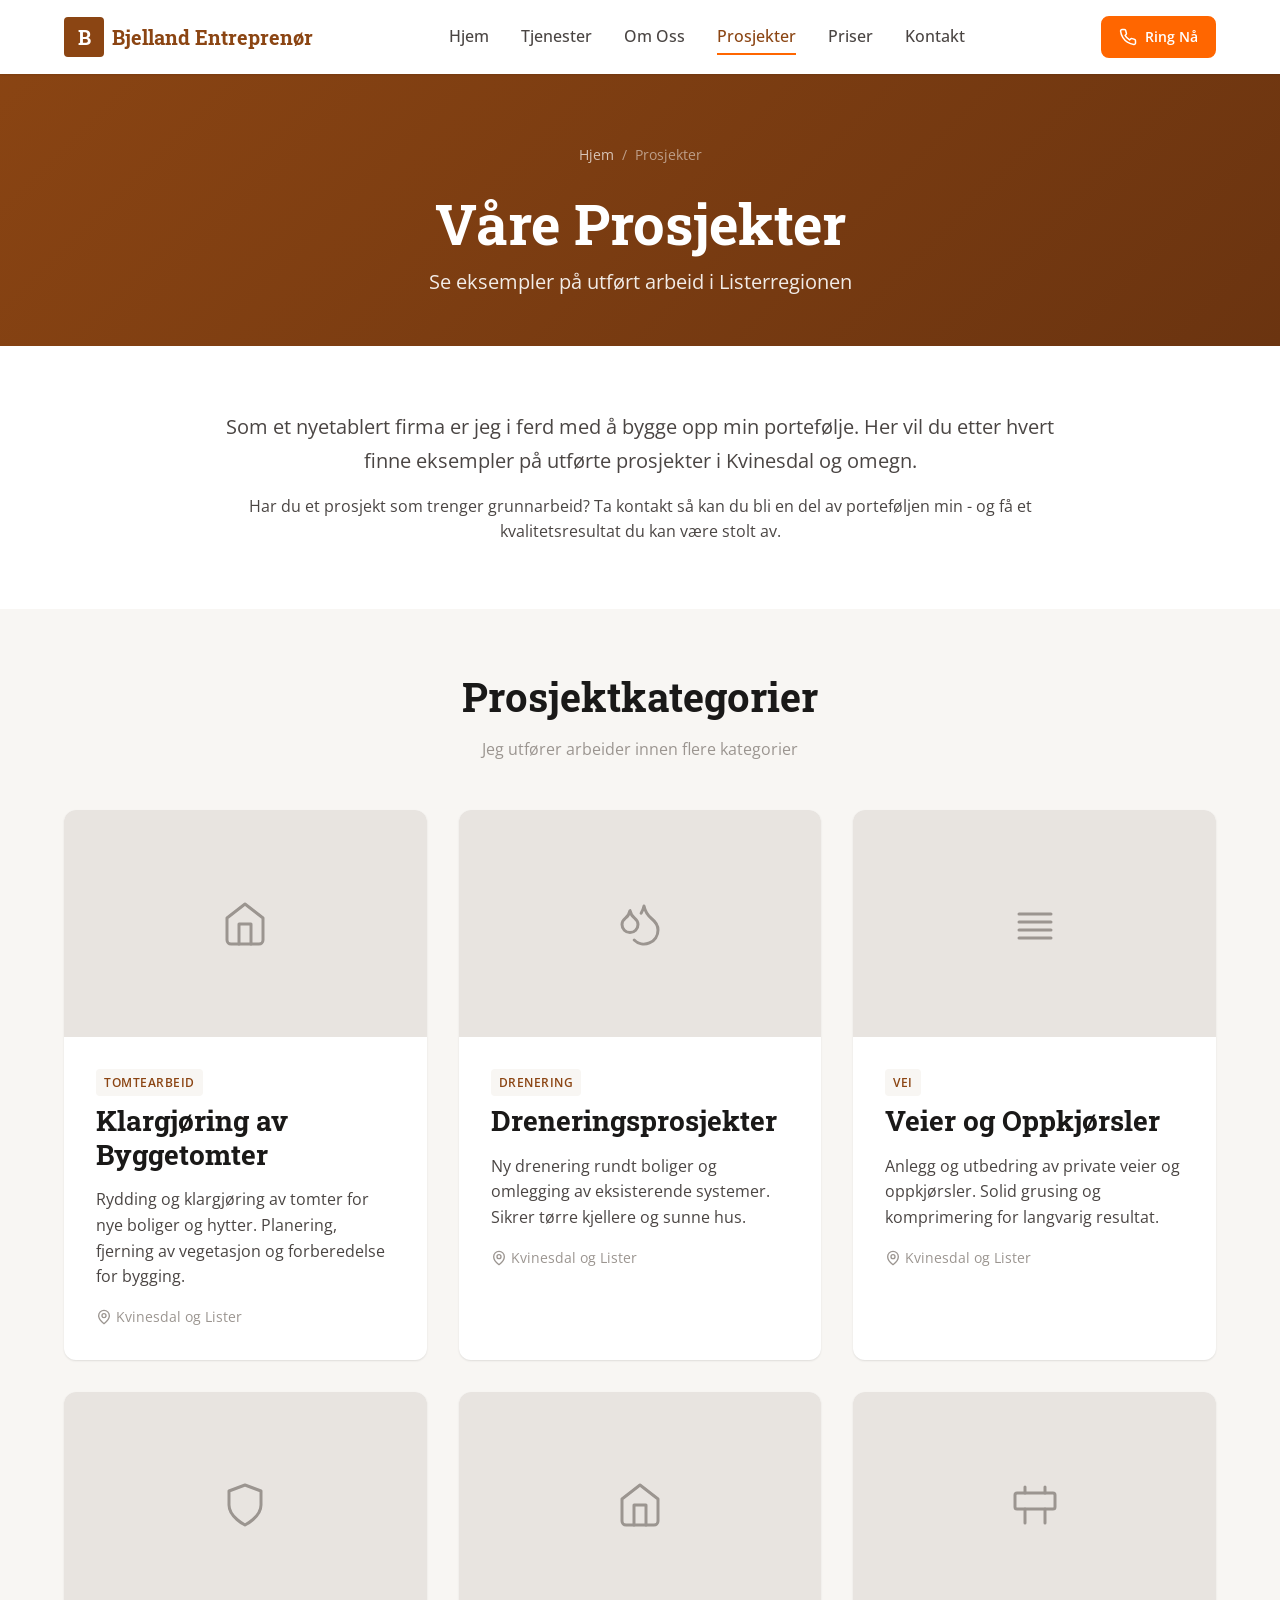
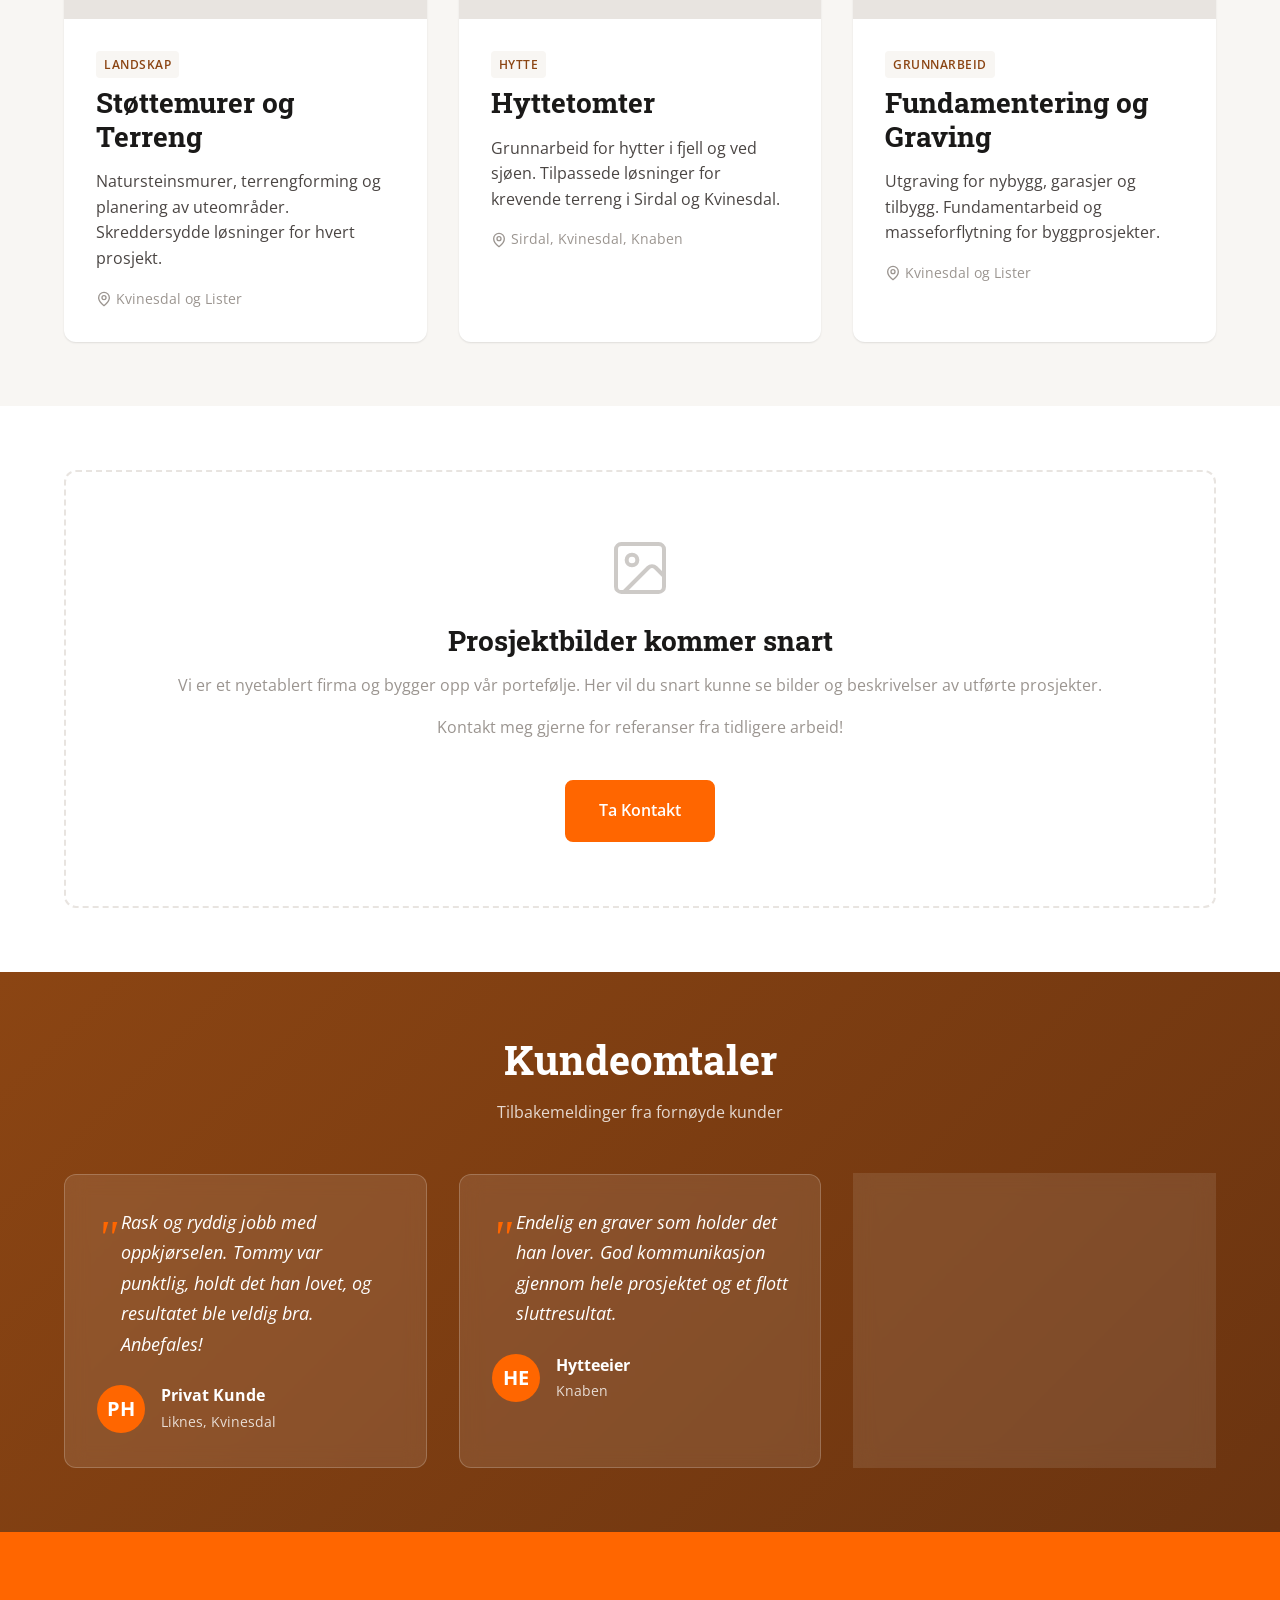
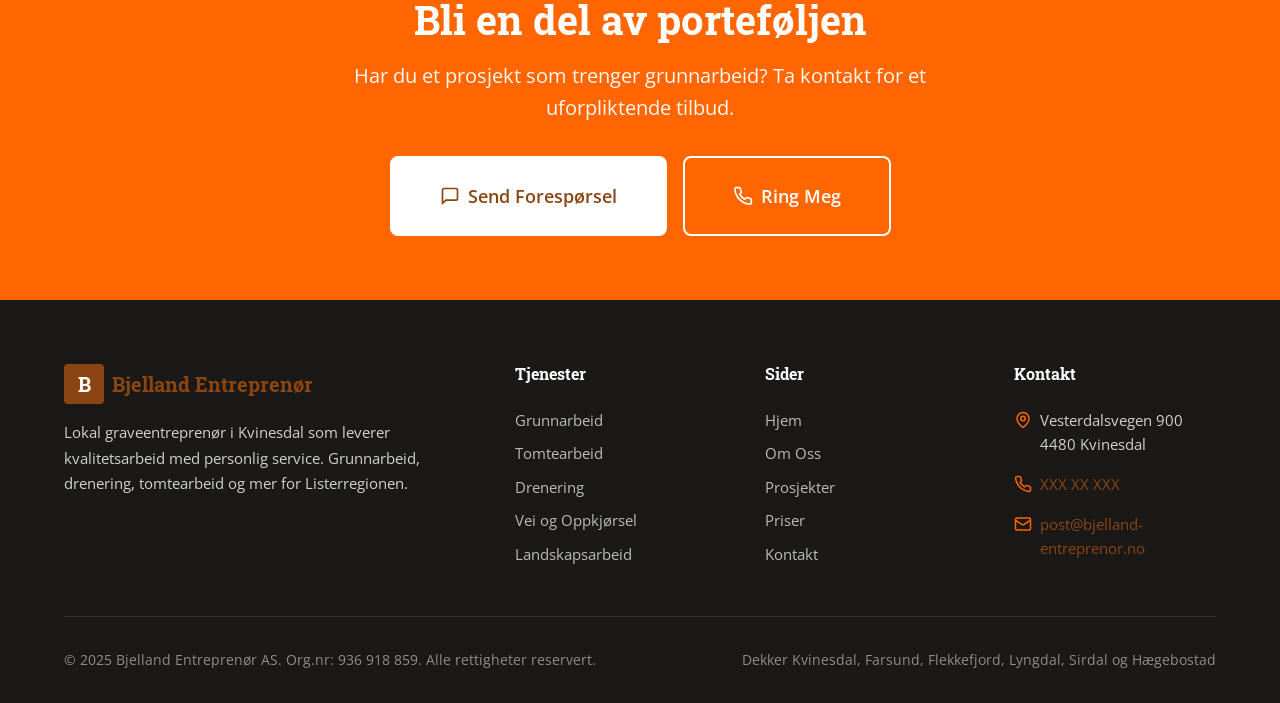
==== prosjekter.html @ 151ee1f6 "Initial commit" ====
<!DOCTYPE html>
<html lang="nb-NO">
<head>
  <meta charset="UTF-8">
  <meta name="viewport" content="width=device-width, initial-scale=1.0">
  <meta http-equiv="X-UA-Compatible" content="IE=edge">

  <!-- SEO Meta Tags -->
  <title>Prosjekter | Bjelland Entreprenør AS - Utført Grunnarbeid Kvinesdal</title>
  <meta name="description" content="Se eksempler på utført grunnarbeid i Kvinesdal og Listerregionen. Tomtearbeid, drenering, veiarbeid og landskapsarbeid fra Bjelland Entreprenør.">
  <meta name="keywords" content="grunnarbeid prosjekter kvinesdal, drenering lister, tomtearbeid agder, referanser graveentreprenør">
  <meta name="author" content="Bjelland Entreprenør AS">
  <meta name="robots" content="index, follow">

  <!-- Open Graph -->
  <meta property="og:title" content="Prosjekter - Bjelland Entreprenør AS">
  <meta property="og:description" content="Se eksempler på utført grunnarbeid i Kvinesdal og Listerregionen.">
  <meta property="og:type" content="website">
  <meta property="og:locale" content="nb_NO">

  <!-- Favicon -->
  <link rel="icon" type="image/svg+xml" href="data:image/svg+xml,%3Csvg xmlns='http://www.w3.org/2000/svg' viewBox='0 0 100 100'%3E%3Crect fill='%238B4513' width='100' height='100' rx='15'/%3E%3Ctext x='50' y='65' font-size='50' text-anchor='middle' fill='white' font-family='Arial' font-weight='bold'%3EB%3C/text%3E%3C/svg%3E">

  <!-- Fonts -->
  <link rel="preconnect" href="https://fonts.googleapis.com">
  <link rel="preconnect" href="https://fonts.gstatic.com" crossorigin>
  <link href="https://fonts.googleapis.com/css2?family=Open+Sans:wght@400;500;600;700&family=Roboto+Slab:wght@400;500;600;700&display=swap" rel="stylesheet">

  <!-- Stylesheet -->
  <link rel="stylesheet" href="css/style.css">
</head>
<body>
  <!-- Header -->
  <header class="header" id="header">
    <div class="header-inner">
      <a href="index.html" class="logo">
        <span class="logo-icon">B</span>
        <span>Bjelland Entreprenør</span>
      </a>

      <nav class="nav-desktop">
        <ul>
          <li><a href="index.html">Hjem</a></li>
          <li><a href="tjenester.html">Tjenester</a></li>
          <li><a href="om-oss.html">Om Oss</a></li>
          <li><a href="prosjekter.html" class="active">Prosjekter</a></li>
          <li><a href="priser.html">Priser</a></li>
          <li><a href="kontakt.html">Kontakt</a></li>
        </ul>
      </nav>

      <a href="tel:+47XXXXXXXX" class="btn btn-primary btn-sm header-cta">
        <svg xmlns="http://www.w3.org/2000/svg" width="18" height="18" viewBox="0 0 24 24" fill="none" stroke="currentColor" stroke-width="2" stroke-linecap="round" stroke-linejoin="round"><path d="M22 16.92v3a2 2 0 0 1-2.18 2 19.79 19.79 0 0 1-8.63-3.07 19.5 19.5 0 0 1-6-6 19.79 19.79 0 0 1-3.07-8.67A2 2 0 0 1 4.11 2h3a2 2 0 0 1 2 1.72 12.84 12.84 0 0 0 .7 2.81 2 2 0 0 1-.45 2.11L8.09 9.91a16 16 0 0 0 6 6l1.27-1.27a2 2 0 0 1 2.11-.45 12.84 12.84 0 0 0 2.81.7A2 2 0 0 1 22 16.92z"></path></svg>
        Ring Nå
      </a>

      <button class="nav-toggle" id="navToggle" aria-label="Meny">
        <span></span>
        <span></span>
        <span></span>
      </button>
    </div>

    <nav class="nav-mobile" id="navMobile">
      <ul>
        <li><a href="index.html">Hjem</a></li>
        <li><a href="tjenester.html">Tjenester</a></li>
        <li><a href="om-oss.html">Om Oss</a></li>
        <li><a href="prosjekter.html" class="active">Prosjekter</a></li>
        <li><a href="priser.html">Priser</a></li>
        <li><a href="kontakt.html">Kontakt</a></li>
      </ul>
      <a href="tel:+47XXXXXXXX" class="btn btn-primary">Ring Nå</a>
    </nav>
  </header>

  <!-- Page Header -->
  <section class="page-header">
    <div class="container">
      <nav class="breadcrumb">
        <a href="index.html">Hjem</a>
        <span>/</span>
        <span>Prosjekter</span>
      </nav>
      <h1>Våre Prosjekter</h1>
      <p>Se eksempler på utført arbeid i Listerregionen</p>
    </div>
  </section>

  <!-- Projects Introduction -->
  <section class="section bg-white">
    <div class="container container-narrow">
      <div class="text-center">
        <p class="lead">Som et nyetablert firma er jeg i ferd med å bygge opp min portefølje. Her vil du etter hvert finne eksempler på utførte prosjekter i Kvinesdal og omegn.</p>
        <p>Har du et prosjekt som trenger grunnarbeid? Ta kontakt så kan du bli en del av porteføljen min - og få et kvalitetsresultat du kan være stolt av.</p>
      </div>
    </div>
  </section>

  <!-- Project Categories -->
  <section class="section">
    <div class="container">
      <div class="section-header">
        <h2>Prosjektkategorier</h2>
        <p>Jeg utfører arbeider innen flere kategorier</p>
      </div>

      <div class="projects-grid">
        <!-- Tomtearbeid -->
        <div class="project-card">
          <div class="project-image">
            <svg xmlns="http://www.w3.org/2000/svg" width="48" height="48" viewBox="0 0 24 24" fill="none" stroke="currentColor" stroke-width="1.5" stroke-linecap="round" stroke-linejoin="round"><path d="M3 9l9-7 9 7v11a2 2 0 0 1-2 2H5a2 2 0 0 1-2-2z"></path><polyline points="9 22 9 12 15 12 15 22"></polyline></svg>
          </div>
          <div class="project-content">
            <span class="project-tag">Tomtearbeid</span>
            <h3>Klargjøring av Byggetomter</h3>
            <p>Rydding og klargjøring av tomter for nye boliger og hytter. Planering, fjerning av vegetasjon og forberedelse for bygging.</p>
            <div class="project-location">
              <svg xmlns="http://www.w3.org/2000/svg" width="16" height="16" viewBox="0 0 24 24" fill="none" stroke="currentColor" stroke-width="2" stroke-linecap="round" stroke-linejoin="round"><path d="M20 10c0 6-8 12-8 12s-8-6-8-12a8 8 0 0 1 16 0Z"></path><circle cx="12" cy="10" r="3"></circle></svg>
              Kvinesdal og Lister
            </div>
          </div>
        </div>

        <!-- Drenering -->
        <div class="project-card">
          <div class="project-image">
            <svg xmlns="http://www.w3.org/2000/svg" width="48" height="48" viewBox="0 0 24 24" fill="none" stroke="currentColor" stroke-width="1.5" stroke-linecap="round" stroke-linejoin="round"><path d="M7 16.3c2.2 0 4-1.83 4-4.05 0-1.16-.57-2.26-1.71-3.19S7.29 6.75 7 5.3c-.29 1.45-1.14 2.84-2.29 3.76S3 11.1 3 12.25c0 2.22 1.8 4.05 4 4.05z"></path><path d="M12.56 6.6A10.97 10.97 0 0 0 14 3.02c.5 2.5 2 4.9 4 6.5s3 3.5 3 5.5a6.98 6.98 0 0 1-11.91 4.97"></path></svg>
          </div>
          <div class="project-content">
            <span class="project-tag">Drenering</span>
            <h3>Dreneringsprosjekter</h3>
            <p>Ny drenering rundt boliger og omlegging av eksisterende systemer. Sikrer tørre kjellere og sunne hus.</p>
            <div class="project-location">
              <svg xmlns="http://www.w3.org/2000/svg" width="16" height="16" viewBox="0 0 24 24" fill="none" stroke="currentColor" stroke-width="2" stroke-linecap="round" stroke-linejoin="round"><path d="M20 10c0 6-8 12-8 12s-8-6-8-12a8 8 0 0 1 16 0Z"></path><circle cx="12" cy="10" r="3"></circle></svg>
              Kvinesdal og Lister
            </div>
          </div>
        </div>

        <!-- Vei og Oppkjørsel -->
        <div class="project-card">
          <div class="project-image">
            <svg xmlns="http://www.w3.org/2000/svg" width="48" height="48" viewBox="0 0 24 24" fill="none" stroke="currentColor" stroke-width="1.5" stroke-linecap="round" stroke-linejoin="round"><path d="M4 19h16"></path><path d="M4 15h16"></path><path d="M4 11h16"></path><path d="M4 7h16"></path></svg>
          </div>
          <div class="project-content">
            <span class="project-tag">Vei</span>
            <h3>Veier og Oppkjørsler</h3>
            <p>Anlegg og utbedring av private veier og oppkjørsler. Solid grusing og komprimering for langvarig resultat.</p>
            <div class="project-location">
              <svg xmlns="http://www.w3.org/2000/svg" width="16" height="16" viewBox="0 0 24 24" fill="none" stroke="currentColor" stroke-width="2" stroke-linecap="round" stroke-linejoin="round"><path d="M20 10c0 6-8 12-8 12s-8-6-8-12a8 8 0 0 1 16 0Z"></path><circle cx="12" cy="10" r="3"></circle></svg>
              Kvinesdal og Lister
            </div>
          </div>
        </div>

        <!-- Landskapsarbeid -->
        <div class="project-card">
          <div class="project-image">
            <svg xmlns="http://www.w3.org/2000/svg" width="48" height="48" viewBox="0 0 24 24" fill="none" stroke="currentColor" stroke-width="1.5" stroke-linecap="round" stroke-linejoin="round"><path d="M12 22s8-4 8-10V5l-8-3-8 3v7c0 6 8 10 8 10z"></path></svg>
          </div>
          <div class="project-content">
            <span class="project-tag">Landskap</span>
            <h3>Støttemurer og Terreng</h3>
            <p>Natursteinsmurer, terrengforming og planering av uteområder. Skreddersydde løsninger for hvert prosjekt.</p>
            <div class="project-location">
              <svg xmlns="http://www.w3.org/2000/svg" width="16" height="16" viewBox="0 0 24 24" fill="none" stroke="currentColor" stroke-width="2" stroke-linecap="round" stroke-linejoin="round"><path d="M20 10c0 6-8 12-8 12s-8-6-8-12a8 8 0 0 1 16 0Z"></path><circle cx="12" cy="10" r="3"></circle></svg>
              Kvinesdal og Lister
            </div>
          </div>
        </div>

        <!-- Hyttetomter -->
        <div class="project-card">
          <div class="project-image">
            <svg xmlns="http://www.w3.org/2000/svg" width="48" height="48" viewBox="0 0 24 24" fill="none" stroke="currentColor" stroke-width="1.5" stroke-linecap="round" stroke-linejoin="round"><path d="m3 9 9-7 9 7v11a2 2 0 0 1-2 2H5a2 2 0 0 1-2-2z"></path><path d="M9 22V12h6v10"></path></svg>
          </div>
          <div class="project-content">
            <span class="project-tag">Hytte</span>
            <h3>Hyttetomter</h3>
            <p>Grunnarbeid for hytter i fjell og ved sjøen. Tilpassede løsninger for krevende terreng i Sirdal og Kvinesdal.</p>
            <div class="project-location">
              <svg xmlns="http://www.w3.org/2000/svg" width="16" height="16" viewBox="0 0 24 24" fill="none" stroke="currentColor" stroke-width="2" stroke-linecap="round" stroke-linejoin="round"><path d="M20 10c0 6-8 12-8 12s-8-6-8-12a8 8 0 0 1 16 0Z"></path><circle cx="12" cy="10" r="3"></circle></svg>
              Sirdal, Kvinesdal, Knaben
            </div>
          </div>
        </div>

        <!-- Grunnarbeid -->
        <div class="project-card">
          <div class="project-image">
            <svg xmlns="http://www.w3.org/2000/svg" width="48" height="48" viewBox="0 0 24 24" fill="none" stroke="currentColor" stroke-width="1.5" stroke-linecap="round" stroke-linejoin="round"><rect x="2" y="6" width="20" height="8" rx="1"></rect><path d="M17 14v7"></path><path d="M7 14v7"></path><path d="M17 3v3"></path><path d="M7 3v3"></path></svg>
          </div>
          <div class="project-content">
            <span class="project-tag">Grunnarbeid</span>
            <h3>Fundamentering og Graving</h3>
            <p>Utgraving for nybygg, garasjer og tilbygg. Fundamentarbeid og masseforflytning for byggprosjekter.</p>
            <div class="project-location">
              <svg xmlns="http://www.w3.org/2000/svg" width="16" height="16" viewBox="0 0 24 24" fill="none" stroke="currentColor" stroke-width="2" stroke-linecap="round" stroke-linejoin="round"><path d="M20 10c0 6-8 12-8 12s-8-6-8-12a8 8 0 0 1 16 0Z"></path><circle cx="12" cy="10" r="3"></circle></svg>
              Kvinesdal og Lister
            </div>
          </div>
        </div>
      </div>
    </div>
  </section>

  <!-- Coming Soon / Placeholder -->
  <section class="section bg-white">
    <div class="container">
      <div class="project-placeholder">
        <svg xmlns="http://www.w3.org/2000/svg" width="64" height="64" viewBox="0 0 24 24" fill="none" stroke="currentColor" stroke-width="1.5" stroke-linecap="round" stroke-linejoin="round"><rect width="18" height="18" x="3" y="3" rx="2" ry="2"></rect><circle cx="9" cy="9" r="2"></circle><path d="m21 15-3.086-3.086a2 2 0 0 0-2.828 0L6 21"></path></svg>
        <h3>Prosjektbilder kommer snart</h3>
        <p>Vi er et nyetablert firma og bygger opp vår portefølje. Her vil du snart kunne se bilder og beskrivelser av utførte prosjekter.</p>
        <p>Kontakt meg gjerne for referanser fra tidligere arbeid!</p>
        <a href="kontakt.html" class="btn btn-primary mt-lg">Ta Kontakt</a>
      </div>
    </div>
  </section>

  <!-- Testimonials -->
  <section class="section testimonials">
    <div class="container">
      <div class="section-header">
        <h2>Kundeomtaler</h2>
        <p>Tilbakemeldinger fra fornøyde kunder</p>
      </div>

      <div class="testimonial-grid">
        <div class="testimonial-card">
          <p class="testimonial-quote">Rask og ryddig jobb med oppkjørselen. Tommy var punktlig, holdt det han lovet, og resultatet ble veldig bra. Anbefales!</p>
          <div class="testimonial-author">
            <div class="testimonial-avatar">PH</div>
            <div class="testimonial-info">
              <strong>Privat Kunde</strong>
              <span>Liknes, Kvinesdal</span>
            </div>
          </div>
        </div>

        <div class="testimonial-card">
          <p class="testimonial-quote">Endelig en graver som holder det han lover. God kommunikasjon gjennom hele prosjektet og et flott sluttresultat.</p>
          <div class="testimonial-author">
            <div class="testimonial-avatar">HE</div>
            <div class="testimonial-info">
              <strong>Hytteeier</strong>
              <span>Knaben</span>
            </div>
          </div>
        </div>

        <div class="testimonial-card">
          <p class="testimonial-quote">Profesjonell og grei å ha med å gjøre. Dreneringen ble utført effektivt og til avtalt pris. Setter pris på den personlige servicen.</p>
          <div class="testimonial-author">
            <div class="testimonial-avatar">AL</div>
            <div class="testimonial-info">
              <strong>Huseier</strong>
              <span>Feda</span>
            </div>
          </div>
        </div>
      </div>
    </div>
  </section>

  <!-- CTA Section -->
  <section class="section cta-section">
    <div class="container">
      <h2>Bli en del av porteføljen</h2>
      <p>Har du et prosjekt som trenger grunnarbeid? Ta kontakt for et uforpliktende tilbud.</p>
      <div class="cta-buttons">
        <a href="kontakt.html" class="btn btn-white btn-lg">
          <svg xmlns="http://www.w3.org/2000/svg" width="20" height="20" viewBox="0 0 24 24" fill="none" stroke="currentColor" stroke-width="2" stroke-linecap="round" stroke-linejoin="round"><path d="M21 15a2 2 0 0 1-2 2H7l-4 4V5a2 2 0 0 1 2-2h14a2 2 0 0 1 2 2z"></path></svg>
          Send Forespørsel
        </a>
        <a href="tel:+47XXXXXXXX" class="btn btn-outline btn-lg" style="border-color: white; color: white;">
          <svg xmlns="http://www.w3.org/2000/svg" width="20" height="20" viewBox="0 0 24 24" fill="none" stroke="currentColor" stroke-width="2" stroke-linecap="round" stroke-linejoin="round"><path d="M22 16.92v3a2 2 0 0 1-2.18 2 19.79 19.79 0 0 1-8.63-3.07 19.5 19.5 0 0 1-6-6 19.79 19.79 0 0 1-3.07-8.67A2 2 0 0 1 4.11 2h3a2 2 0 0 1 2 1.72 12.84 12.84 0 0 0 .7 2.81 2 2 0 0 1-.45 2.11L8.09 9.91a16 16 0 0 0 6 6l1.27-1.27a2 2 0 0 1 2.11-.45 12.84 12.84 0 0 0 2.81.7A2 2 0 0 1 22 16.92z"></path></svg>
          Ring Meg
        </a>
      </div>
    </div>
  </section>

  <!-- Footer -->
  <footer class="footer">
    <div class="container">
      <div class="footer-grid">
        <div class="footer-brand">
          <a href="index.html" class="logo">
            <span class="logo-icon">B</span>
            <span>Bjelland Entreprenør</span>
          </a>
          <p>Lokal graveentreprenør i Kvinesdal som leverer kvalitetsarbeid med personlig service. Grunnarbeid, drenering, tomtearbeid og mer for Listerregionen.</p>
        </div>

        <div>
          <h4>Tjenester</h4>
          <ul class="footer-links">
            <li><a href="tjenester.html#grunnarbeid">Grunnarbeid</a></li>
            <li><a href="tjenester.html#tomtearbeid">Tomtearbeid</a></li>
            <li><a href="tjenester.html#drenering">Drenering</a></li>
            <li><a href="tjenester.html#vei">Vei og Oppkjørsel</a></li>
            <li><a href="tjenester.html#landskap">Landskapsarbeid</a></li>
          </ul>
        </div>

        <div>
          <h4>Sider</h4>
          <ul class="footer-links">
            <li><a href="index.html">Hjem</a></li>
            <li><a href="om-oss.html">Om Oss</a></li>
            <li><a href="prosjekter.html">Prosjekter</a></li>
            <li><a href="priser.html">Priser</a></li>
            <li><a href="kontakt.html">Kontakt</a></li>
          </ul>
        </div>

        <div>
          <h4>Kontakt</h4>
          <div class="footer-contact">
            <div class="footer-contact-item">
              <svg xmlns="http://www.w3.org/2000/svg" width="18" height="18" viewBox="0 0 24 24" fill="none" stroke="currentColor" stroke-width="2" stroke-linecap="round" stroke-linejoin="round"><path d="M20 10c0 6-8 12-8 12s-8-6-8-12a8 8 0 0 1 16 0Z"></path><circle cx="12" cy="10" r="3"></circle></svg>
              <span>Vesterdalsvegen 900<br>4480 Kvinesdal</span>
            </div>
            <div class="footer-contact-item">
              <svg xmlns="http://www.w3.org/2000/svg" width="18" height="18" viewBox="0 0 24 24" fill="none" stroke="currentColor" stroke-width="2" stroke-linecap="round" stroke-linejoin="round"><path d="M22 16.92v3a2 2 0 0 1-2.18 2 19.79 19.79 0 0 1-8.63-3.07 19.5 19.5 0 0 1-6-6 19.79 19.79 0 0 1-3.07-8.67A2 2 0 0 1 4.11 2h3a2 2 0 0 1 2 1.72 12.84 12.84 0 0 0 .7 2.81 2 2 0 0 1-.45 2.11L8.09 9.91a16 16 0 0 0 6 6l1.27-1.27a2 2 0 0 1 2.11-.45 12.84 12.84 0 0 0 2.81.7A2 2 0 0 1 22 16.92z"></path></svg>
              <a href="tel:+47XXXXXXXX">XXX XX XXX</a>
            </div>
            <div class="footer-contact-item">
              <svg xmlns="http://www.w3.org/2000/svg" width="18" height="18" viewBox="0 0 24 24" fill="none" stroke="currentColor" stroke-width="2" stroke-linecap="round" stroke-linejoin="round"><rect width="20" height="16" x="2" y="4" rx="2"></rect><path d="m22 7-8.97 5.7a1.94 1.94 0 0 1-2.06 0L2 7"></path></svg>
              <a href="mailto:post@bjelland-entreprenor.no">post@bjelland-entreprenor.no</a>
            </div>
          </div>
        </div>
      </div>

      <div class="footer-bottom">
        <p>&copy; 2025 Bjelland Entreprenør AS. Org.nr: 936 918 859. Alle rettigheter reservert.</p>
        <p>Dekker Kvinesdal, Farsund, Flekkefjord, Lyngdal, Sirdal og Hægebostad</p>
      </div>
    </div>
  </footer>

  <!-- JavaScript -->
  <script src="js/main.js"></script>
</body>
</html>
---- css/style.css ----
/* ========================================
   Bjelland Entreprenør AS - Stylesheet
   ======================================== */

/* CSS Variables - Design System */
:root {
  /* Colors */
  --color-primary: #8B4513;
  --color-primary-dark: #6B3410;
  --color-primary-light: #A0522D;
  --color-secondary: #228B22;
  --color-secondary-dark: #1A6B1A;
  --color-secondary-light: #2AAD2A;
  --color-accent: #FF6600;
  --color-accent-dark: #CC5200;
  --color-accent-light: #FF8533;

  /* Neutrals */
  --color-white: #FFFFFF;
  --color-off-white: #F8F6F3;
  --color-light-gray: #E8E4E0;
  --color-medium-gray: #9B9590;
  --color-dark-gray: #4A4543;
  --color-black: #1A1918;

  /* Typography */
  --font-heading: 'Roboto Slab', Georgia, serif;
  --font-body: 'Open Sans', -apple-system, BlinkMacSystemFont, sans-serif;

  /* Spacing */
  --spacing-xs: 0.25rem;
  --spacing-sm: 0.5rem;
  --spacing-md: 1rem;
  --spacing-lg: 1.5rem;
  --spacing-xl: 2rem;
  --spacing-2xl: 3rem;
  --spacing-3xl: 4rem;
  --spacing-4xl: 6rem;

  /* Container */
  --container-max: 1200px;
  --container-narrow: 900px;

  /* Shadows */
  --shadow-sm: 0 1px 2px rgba(0, 0, 0, 0.1);
  --shadow-md: 0 4px 6px rgba(0, 0, 0, 0.1);
  --shadow-lg: 0 10px 25px rgba(0, 0, 0, 0.15);
  --shadow-xl: 0 20px 40px rgba(0, 0, 0, 0.2);

  /* Border Radius */
  --radius-sm: 4px;
  --radius-md: 8px;
  --radius-lg: 12px;
  --radius-xl: 16px;

  /* Transitions */
  --transition-fast: 150ms ease;
  --transition-normal: 250ms ease;
  --transition-slow: 400ms ease;
}

/* ========================================
   Reset & Base Styles
   ======================================== */

*, *::before, *::after {
  box-sizing: border-box;
  margin: 0;
  padding: 0;
}

html {
  font-size: 16px;
  scroll-behavior: smooth;
  -webkit-font-smoothing: antialiased;
  -moz-osx-font-smoothing: grayscale;
}

body {
  font-family: var(--font-body);
  font-size: 1rem;
  line-height: 1.6;
  color: var(--color-dark-gray);
  background-color: var(--color-off-white);
}

img {
  max-width: 100%;
  height: auto;
  display: block;
}

a {
  color: var(--color-primary);
  text-decoration: none;
  transition: color var(--transition-fast);
}

a:hover {
  color: var(--color-primary-dark);
}

ul, ol {
  list-style: none;
}

/* ========================================
   Typography
   ======================================== */

h1, h2, h3, h4, h5, h6 {
  font-family: var(--font-heading);
  font-weight: 700;
  line-height: 1.2;
  color: var(--color-black);
  margin-bottom: var(--spacing-md);
}

h1 {
  font-size: clamp(2rem, 5vw, 3.5rem);
}

h2 {
  font-size: clamp(1.75rem, 4vw, 2.5rem);
}

h3 {
  font-size: clamp(1.25rem, 3vw, 1.75rem);
}

h4 {
  font-size: 1.25rem;
}

p {
  margin-bottom: var(--spacing-md);
}

p:last-child {
  margin-bottom: 0;
}

.lead {
  font-size: 1.25rem;
  line-height: 1.7;
  color: var(--color-dark-gray);
}

.text-center {
  text-align: center;
}

.text-accent {
  color: var(--color-accent);
}

.text-primary {
  color: var(--color-primary);
}

.text-secondary {
  color: var(--color-secondary);
}

/* ========================================
   Layout & Container
   ======================================== */

.container {
  width: 100%;
  max-width: var(--container-max);
  margin: 0 auto;
  padding: 0 var(--spacing-lg);
}

.container-narrow {
  max-width: var(--container-narrow);
}

.section {
  padding: var(--spacing-3xl) 0;
}

.section-sm {
  padding: var(--spacing-2xl) 0;
}

.section-lg {
  padding: var(--spacing-4xl) 0;
}

.section-header {
  text-align: center;
  margin-bottom: var(--spacing-2xl);
}

.section-header p {
  max-width: 700px;
  margin: 0 auto;
  color: var(--color-medium-gray);
}

/* Grid System */
.grid {
  display: grid;
  gap: var(--spacing-lg);
}

.grid-2 {
  grid-template-columns: repeat(auto-fit, minmax(280px, 1fr));
}

.grid-3 {
  grid-template-columns: repeat(auto-fit, minmax(250px, 1fr));
}

.grid-4 {
  grid-template-columns: repeat(auto-fit, minmax(220px, 1fr));
}

/* Flexbox Utilities */
.flex {
  display: flex;
}

.flex-center {
  display: flex;
  align-items: center;
  justify-content: center;
}

.flex-between {
  display: flex;
  align-items: center;
  justify-content: space-between;
}

.flex-wrap {
  flex-wrap: wrap;
}

.gap-sm {
  gap: var(--spacing-sm);
}

.gap-md {
  gap: var(--spacing-md);
}

.gap-lg {
  gap: var(--spacing-lg);
}

/* ========================================
   Header & Navigation
   ======================================== */

.header {
  position: fixed;
  top: 0;
  left: 0;
  right: 0;
  background: var(--color-white);
  box-shadow: var(--shadow-sm);
  z-index: 1000;
  transition: box-shadow var(--transition-normal);
}

.header.scrolled {
  box-shadow: var(--shadow-md);
}

.header-inner {
  display: flex;
  align-items: center;
  justify-content: space-between;
  padding: var(--spacing-md) var(--spacing-lg);
  max-width: var(--container-max);
  margin: 0 auto;
}

.logo {
  display: flex;
  align-items: center;
  gap: var(--spacing-sm);
  font-family: var(--font-heading);
  font-size: 1.25rem;
  font-weight: 700;
  color: var(--color-primary);
}

.logo-icon {
  width: 40px;
  height: 40px;
  background: var(--color-primary);
  border-radius: var(--radius-sm);
  display: flex;
  align-items: center;
  justify-content: center;
  color: var(--color-white);
  font-size: 1.25rem;
}

.nav-desktop {
  display: none;
}

.nav-desktop ul {
  display: flex;
  gap: var(--spacing-xl);
}

.nav-desktop a {
  font-weight: 500;
  color: var(--color-dark-gray);
  padding: var(--spacing-sm) 0;
  position: relative;
}

.nav-desktop a::after {
  content: '';
  position: absolute;
  bottom: 0;
  left: 0;
  width: 0;
  height: 2px;
  background: var(--color-accent);
  transition: width var(--transition-normal);
}

.nav-desktop a:hover,
.nav-desktop a.active {
  color: var(--color-primary);
}

.nav-desktop a:hover::after,
.nav-desktop a.active::after {
  width: 100%;
}

.header-cta {
  display: none;
}

/* Mobile Navigation */
.nav-toggle {
  display: flex;
  flex-direction: column;
  gap: 5px;
  padding: var(--spacing-sm);
  background: none;
  border: none;
  cursor: pointer;
}

.nav-toggle span {
  display: block;
  width: 24px;
  height: 2px;
  background: var(--color-dark-gray);
  transition: var(--transition-fast);
}

.nav-toggle.active span:nth-child(1) {
  transform: rotate(45deg) translate(5px, 5px);
}

.nav-toggle.active span:nth-child(2) {
  opacity: 0;
}

.nav-toggle.active span:nth-child(3) {
  transform: rotate(-45deg) translate(5px, -5px);
}

.nav-mobile {
  display: none;
  position: absolute;
  top: 100%;
  left: 0;
  right: 0;
  background: var(--color-white);
  box-shadow: var(--shadow-lg);
  padding: var(--spacing-lg);
}

.nav-mobile.active {
  display: block;
}

.nav-mobile ul {
  display: flex;
  flex-direction: column;
  gap: var(--spacing-md);
}

.nav-mobile a {
  display: block;
  padding: var(--spacing-sm) 0;
  font-weight: 500;
  color: var(--color-dark-gray);
  border-bottom: 1px solid var(--color-light-gray);
}

.nav-mobile a:hover,
.nav-mobile a.active {
  color: var(--color-primary);
}

.nav-mobile .btn {
  margin-top: var(--spacing-md);
  width: 100%;
  text-align: center;
}

/* Desktop breakpoint */
@media (min-width: 768px) {
  .nav-toggle {
    display: none;
  }

  .nav-desktop {
    display: block;
  }

  .header-cta {
    display: block;
  }
}

/* ========================================
   Buttons
   ======================================== */

.btn {
  display: inline-flex;
  align-items: center;
  justify-content: center;
  gap: var(--spacing-sm);
  padding: var(--spacing-md) var(--spacing-xl);
  font-family: var(--font-body);
  font-size: 1rem;
  font-weight: 600;
  text-align: center;
  border: 2px solid transparent;
  border-radius: var(--radius-md);
  cursor: pointer;
  transition: all var(--transition-fast);
}

.btn:hover {
  transform: translateY(-2px);
}

.btn-primary {
  background: var(--color-accent);
  color: var(--color-white);
  border-color: var(--color-accent);
}

.btn-primary:hover {
  background: var(--color-accent-dark);
  border-color: var(--color-accent-dark);
  color: var(--color-white);
}

.btn-secondary {
  background: var(--color-primary);
  color: var(--color-white);
  border-color: var(--color-primary);
}

.btn-secondary:hover {
  background: var(--color-primary-dark);
  border-color: var(--color-primary-dark);
  color: var(--color-white);
}

.btn-outline {
  background: transparent;
  color: var(--color-primary);
  border-color: var(--color-primary);
}

.btn-outline:hover {
  background: var(--color-primary);
  color: var(--color-white);
}

.btn-white {
  background: var(--color-white);
  color: var(--color-primary);
  border-color: var(--color-white);
}

.btn-white:hover {
  background: var(--color-off-white);
  border-color: var(--color-off-white);
  color: var(--color-primary);
}

.btn-lg {
  padding: var(--spacing-lg) var(--spacing-2xl);
  font-size: 1.125rem;
}

.btn-sm {
  padding: var(--spacing-sm) var(--spacing-md);
  font-size: 0.875rem;
}

.btn-icon {
  font-size: 1.25rem;
}

/* Phone Button */
.btn-phone {
  background: var(--color-secondary);
  color: var(--color-white);
  border-color: var(--color-secondary);
}

.btn-phone:hover {
  background: var(--color-secondary-dark);
  border-color: var(--color-secondary-dark);
  color: var(--color-white);
}

/* ========================================
   Hero Section
   ======================================== */

.hero {
  position: relative;
  min-height: 100vh;
  display: flex;
  align-items: center;
  padding: calc(80px + var(--spacing-2xl)) 0 var(--spacing-3xl);
  background: linear-gradient(135deg, var(--color-primary) 0%, var(--color-primary-dark) 100%);
  overflow: hidden;
}

.hero::before {
  content: '';
  position: absolute;
  top: 0;
  left: 0;
  right: 0;
  bottom: 0;
  background: url('data:image/svg+xml,<svg xmlns="http://www.w3.org/2000/svg" viewBox="0 0 100 100"><defs><pattern id="grain" width="100" height="100" patternUnits="userSpaceOnUse"><circle cx="25" cy="25" r="1" fill="rgba(255,255,255,0.03)"/><circle cx="75" cy="75" r="1" fill="rgba(255,255,255,0.03)"/><circle cx="50" cy="10" r="0.5" fill="rgba(255,255,255,0.02)"/></pattern></defs><rect fill="url(%23grain)" width="100" height="100"/></svg>');
  pointer-events: none;
}

.hero-content {
  position: relative;
  z-index: 1;
  max-width: 800px;
}

.hero h1 {
  color: var(--color-white);
  margin-bottom: var(--spacing-lg);
}

.hero-subtitle {
  font-size: clamp(1.125rem, 2.5vw, 1.5rem);
  color: rgba(255, 255, 255, 0.9);
  margin-bottom: var(--spacing-xl);
  line-height: 1.5;
}

.hero-buttons {
  display: flex;
  flex-wrap: wrap;
  gap: var(--spacing-md);
  margin-bottom: var(--spacing-2xl);
}

.hero-trust {
  display: flex;
  flex-wrap: wrap;
  gap: var(--spacing-lg);
  padding-top: var(--spacing-xl);
  border-top: 1px solid rgba(255, 255, 255, 0.2);
}

.trust-item {
  display: flex;
  align-items: center;
  gap: var(--spacing-sm);
  color: rgba(255, 255, 255, 0.9);
  font-size: 0.9375rem;
}

.trust-item svg {
  color: var(--color-accent);
  flex-shrink: 0;
}

/* Hero with background image */
.hero-image {
  position: absolute;
  top: 0;
  left: 0;
  right: 0;
  bottom: 0;
  background-size: cover;
  background-position: center;
  opacity: 0.2;
}

/* ========================================
   Page Header
   ======================================== */

.page-header {
  padding: calc(80px + var(--spacing-3xl)) 0 var(--spacing-2xl);
  background: linear-gradient(135deg, var(--color-primary) 0%, var(--color-primary-dark) 100%);
  text-align: center;
}

.page-header h1 {
  color: var(--color-white);
  margin-bottom: var(--spacing-sm);
}

.page-header p {
  color: rgba(255, 255, 255, 0.9);
  font-size: 1.25rem;
}

/* Breadcrumb */
.breadcrumb {
  display: flex;
  justify-content: center;
  gap: var(--spacing-sm);
  margin-bottom: var(--spacing-lg);
  font-size: 0.875rem;
}

.breadcrumb a {
  color: rgba(255, 255, 255, 0.7);
}

.breadcrumb a:hover {
  color: var(--color-white);
}

.breadcrumb span {
  color: rgba(255, 255, 255, 0.5);
}

/* ========================================
   Cards
   ======================================== */

.card {
  background: var(--color-white);
  border-radius: var(--radius-lg);
  padding: var(--spacing-xl);
  box-shadow: var(--shadow-sm);
  transition: all var(--transition-normal);
}

.card:hover {
  box-shadow: var(--shadow-lg);
  transform: translateY(-4px);
}

.card-icon {
  width: 64px;
  height: 64px;
  background: linear-gradient(135deg, var(--color-primary) 0%, var(--color-primary-light) 100%);
  border-radius: var(--radius-md);
  display: flex;
  align-items: center;
  justify-content: center;
  margin-bottom: var(--spacing-lg);
  color: var(--color-white);
  font-size: 1.75rem;
}

.card-icon.secondary {
  background: linear-gradient(135deg, var(--color-secondary) 0%, var(--color-secondary-light) 100%);
}

.card-icon.accent {
  background: linear-gradient(135deg, var(--color-accent) 0%, var(--color-accent-light) 100%);
}

.card h3 {
  margin-bottom: var(--spacing-sm);
}

.card p {
  color: var(--color-medium-gray);
}

/* Service Card */
.service-card {
  text-align: center;
}

.service-card .card-icon {
  margin: 0 auto var(--spacing-lg);
}

/* Feature Card */
.feature-card {
  display: flex;
  gap: var(--spacing-lg);
  align-items: flex-start;
}

.feature-card .card-icon {
  width: 48px;
  height: 48px;
  flex-shrink: 0;
  margin-bottom: 0;
  font-size: 1.25rem;
}

/* ========================================
   Services Section
   ======================================== */

.services-grid {
  display: grid;
  grid-template-columns: repeat(auto-fit, minmax(300px, 1fr));
  gap: var(--spacing-xl);
}

.service-detail {
  background: var(--color-white);
  border-radius: var(--radius-lg);
  overflow: hidden;
  box-shadow: var(--shadow-sm);
}

.service-detail-header {
  background: linear-gradient(135deg, var(--color-primary) 0%, var(--color-primary-dark) 100%);
  padding: var(--spacing-xl);
  color: var(--color-white);
}

.service-detail-header h3 {
  color: var(--color-white);
  margin-bottom: var(--spacing-sm);
  display: flex;
  align-items: center;
  gap: var(--spacing-md);
}

.service-detail-header p {
  opacity: 0.9;
  margin: 0;
}

.service-detail-body {
  padding: var(--spacing-xl);
}

.service-detail-body ul {
  display: flex;
  flex-direction: column;
  gap: var(--spacing-sm);
}

.service-detail-body li {
  display: flex;
  align-items: flex-start;
  gap: var(--spacing-sm);
  padding-left: var(--spacing-md);
  position: relative;
}

.service-detail-body li::before {
  content: '';
  position: absolute;
  left: 0;
  top: 0.5em;
  width: 6px;
  height: 6px;
  background: var(--color-accent);
  border-radius: 50%;
}

/* ========================================
   Why Choose Us / Features
   ======================================== */

.features-section {
  background: var(--color-white);
}

.features-grid {
  display: grid;
  grid-template-columns: repeat(auto-fit, minmax(280px, 1fr));
  gap: var(--spacing-xl);
}

.feature-item {
  display: flex;
  gap: var(--spacing-md);
  align-items: flex-start;
}

.feature-icon {
  width: 48px;
  height: 48px;
  background: var(--color-primary);
  border-radius: var(--radius-md);
  display: flex;
  align-items: center;
  justify-content: center;
  color: var(--color-white);
  font-size: 1.25rem;
  flex-shrink: 0;
}

.feature-content h4 {
  margin-bottom: var(--spacing-xs);
}

.feature-content p {
  color: var(--color-medium-gray);
  font-size: 0.9375rem;
  margin: 0;
}

/* ========================================
   Service Area / Map Section
   ======================================== */

.service-area {
  background: var(--color-off-white);
}

.service-area-content {
  display: grid;
  grid-template-columns: 1fr;
  gap: var(--spacing-2xl);
  align-items: center;
}

@media (min-width: 768px) {
  .service-area-content {
    grid-template-columns: 1fr 1fr;
  }
}

.area-list {
  display: grid;
  grid-template-columns: repeat(2, 1fr);
  gap: var(--spacing-md);
  margin-top: var(--spacing-lg);
}

.area-item {
  display: flex;
  align-items: center;
  gap: var(--spacing-sm);
  padding: var(--spacing-sm) var(--spacing-md);
  background: var(--color-white);
  border-radius: var(--radius-md);
  font-weight: 500;
}

.area-item svg {
  color: var(--color-secondary);
}

.map-placeholder {
  background: var(--color-white);
  border-radius: var(--radius-lg);
  padding: var(--spacing-xl);
  text-align: center;
  min-height: 300px;
  display: flex;
  flex-direction: column;
  align-items: center;
  justify-content: center;
  box-shadow: var(--shadow-sm);
}

.map-placeholder svg {
  font-size: 3rem;
  color: var(--color-medium-gray);
  margin-bottom: var(--spacing-md);
}

.map-embed {
  border-radius: var(--radius-lg);
  overflow: hidden;
  box-shadow: var(--shadow-md);
}

.map-embed iframe {
  display: block;
  width: 100%;
  height: 350px;
  border: none;
}

/* ========================================
   Testimonials
   ======================================== */

.testimonials {
  background: linear-gradient(135deg, var(--color-primary) 0%, var(--color-primary-dark) 100%);
  color: var(--color-white);
}

.testimonials .section-header h2 {
  color: var(--color-white);
}

.testimonials .section-header p {
  color: rgba(255, 255, 255, 0.8);
}

.testimonial-grid {
  display: grid;
  grid-template-columns: repeat(auto-fit, minmax(300px, 1fr));
  gap: var(--spacing-xl);
}

.testimonial-card {
  background: rgba(255, 255, 255, 0.1);
  backdrop-filter: blur(10px);
  border-radius: var(--radius-lg);
  padding: var(--spacing-xl);
  border: 1px solid rgba(255, 255, 255, 0.2);
}

.testimonial-quote {
  font-size: 1.125rem;
  font-style: italic;
  line-height: 1.7;
  margin-bottom: var(--spacing-lg);
  position: relative;
  padding-left: var(--spacing-lg);
}

.testimonial-quote::before {
  content: '"';
  position: absolute;
  left: 0;
  top: -10px;
  font-size: 3rem;
  color: var(--color-accent);
  font-family: Georgia, serif;
}

.testimonial-author {
  display: flex;
  align-items: center;
  gap: var(--spacing-md);
}

.testimonial-avatar {
  width: 48px;
  height: 48px;
  background: var(--color-accent);
  border-radius: 50%;
  display: flex;
  align-items: center;
  justify-content: center;
  font-weight: 700;
  font-size: 1.25rem;
}

.testimonial-info strong {
  display: block;
}

.testimonial-info span {
  font-size: 0.875rem;
  opacity: 0.8;
}

/* ========================================
   CTA Section
   ======================================== */

.cta-section {
  background: var(--color-accent);
  color: var(--color-white);
  text-align: center;
}

.cta-section h2 {
  color: var(--color-white);
}

.cta-section p {
  font-size: 1.25rem;
  opacity: 0.95;
  max-width: 600px;
  margin: 0 auto var(--spacing-xl);
}

.cta-buttons {
  display: flex;
  flex-wrap: wrap;
  justify-content: center;
  gap: var(--spacing-md);
}

/* ========================================
   About Page
   ======================================== */

.about-intro {
  display: grid;
  grid-template-columns: 1fr;
  gap: var(--spacing-2xl);
  align-items: center;
}

@media (min-width: 768px) {
  .about-intro {
    grid-template-columns: 2fr 1fr;
  }
}

.about-image {
  background: var(--color-light-gray);
  border-radius: var(--radius-lg);
  aspect-ratio: 4/3;
  display: flex;
  align-items: center;
  justify-content: center;
  overflow: hidden;
}

.about-image img {
  width: 100%;
  height: 100%;
  object-fit: cover;
}

.about-image-placeholder {
  text-align: center;
  color: var(--color-medium-gray);
  padding: var(--spacing-xl);
}

.about-image-placeholder svg {
  font-size: 4rem;
  margin-bottom: var(--spacing-md);
}

.values-grid {
  display: grid;
  grid-template-columns: repeat(auto-fit, minmax(250px, 1fr));
  gap: var(--spacing-lg);
}

.value-card {
  background: var(--color-white);
  border-radius: var(--radius-lg);
  padding: var(--spacing-xl);
  text-align: center;
  box-shadow: var(--shadow-sm);
  transition: all var(--transition-normal);
}

.value-card:hover {
  box-shadow: var(--shadow-md);
  transform: translateY(-2px);
}

.value-icon {
  width: 64px;
  height: 64px;
  background: var(--color-off-white);
  border-radius: 50%;
  display: flex;
  align-items: center;
  justify-content: center;
  margin: 0 auto var(--spacing-md);
  color: var(--color-primary);
  font-size: 1.5rem;
}

/* ========================================
   Pricing Page
   ======================================== */

.pricing-table-container {
  overflow-x: auto;
}

.pricing-table {
  width: 100%;
  background: var(--color-white);
  border-radius: var(--radius-lg);
  overflow: hidden;
  box-shadow: var(--shadow-sm);
  border-collapse: collapse;
}

.pricing-table th,
.pricing-table td {
  padding: var(--spacing-lg);
  text-align: left;
  border-bottom: 1px solid var(--color-light-gray);
}

.pricing-table th {
  background: var(--color-primary);
  color: var(--color-white);
  font-family: var(--font-heading);
  font-weight: 600;
}

.pricing-table tr:last-child td {
  border-bottom: none;
}

.pricing-table tr:hover td {
  background: var(--color-off-white);
}

.price-value {
  font-weight: 700;
  color: var(--color-primary);
  font-size: 1.125rem;
}

.price-note {
  font-size: 0.875rem;
  color: var(--color-medium-gray);
}

.pricing-cards {
  display: grid;
  grid-template-columns: repeat(auto-fit, minmax(280px, 1fr));
  gap: var(--spacing-xl);
}

.pricing-card {
  background: var(--color-white);
  border-radius: var(--radius-lg);
  overflow: hidden;
  box-shadow: var(--shadow-sm);
}

.pricing-card-header {
  background: var(--color-primary);
  color: var(--color-white);
  padding: var(--spacing-xl);
  text-align: center;
}

.pricing-card-header h3 {
  color: var(--color-white);
  margin-bottom: var(--spacing-sm);
}

.pricing-card-body {
  padding: var(--spacing-xl);
}

.pricing-card ul {
  display: flex;
  flex-direction: column;
  gap: var(--spacing-sm);
}

.pricing-card li {
  display: flex;
  align-items: flex-start;
  gap: var(--spacing-sm);
}

.pricing-card li svg {
  color: var(--color-secondary);
  flex-shrink: 0;
  margin-top: 4px;
}

/* ========================================
   Projects Page
   ======================================== */

.projects-grid {
  display: grid;
  grid-template-columns: repeat(auto-fit, minmax(300px, 1fr));
  gap: var(--spacing-xl);
}

.project-card {
  background: var(--color-white);
  border-radius: var(--radius-lg);
  overflow: hidden;
  box-shadow: var(--shadow-sm);
  transition: all var(--transition-normal);
}

.project-card:hover {
  box-shadow: var(--shadow-lg);
  transform: translateY(-4px);
}

.project-image {
  aspect-ratio: 16/10;
  background: var(--color-light-gray);
  display: flex;
  align-items: center;
  justify-content: center;
  color: var(--color-medium-gray);
  font-size: 3rem;
  overflow: hidden;
}

.project-image img {
  width: 100%;
  height: 100%;
  object-fit: cover;
}

.project-content {
  padding: var(--spacing-xl);
}

.project-tag {
  display: inline-block;
  background: var(--color-off-white);
  color: var(--color-primary);
  padding: var(--spacing-xs) var(--spacing-sm);
  border-radius: var(--radius-sm);
  font-size: 0.75rem;
  font-weight: 600;
  text-transform: uppercase;
  letter-spacing: 0.5px;
  margin-bottom: var(--spacing-sm);
}

.project-location {
  display: flex;
  align-items: center;
  gap: var(--spacing-xs);
  color: var(--color-medium-gray);
  font-size: 0.875rem;
  margin-top: var(--spacing-sm);
}

/* Project placeholder */
.project-placeholder {
  background: var(--color-white);
  border: 2px dashed var(--color-light-gray);
  border-radius: var(--radius-lg);
  padding: var(--spacing-3xl);
  text-align: center;
  color: var(--color-medium-gray);
}

.project-placeholder svg {
  font-size: 3rem;
  margin-bottom: var(--spacing-md);
  opacity: 0.5;
}

/* ========================================
   Contact Page
   ======================================== */

.contact-grid {
  display: grid;
  grid-template-columns: 1fr;
  gap: var(--spacing-2xl);
}

@media (min-width: 768px) {
  .contact-grid {
    grid-template-columns: 1fr 1fr;
  }
}

.contact-info {
  background: var(--color-white);
  border-radius: var(--radius-lg);
  padding: var(--spacing-2xl);
  box-shadow: var(--shadow-sm);
}

.contact-item {
  display: flex;
  gap: var(--spacing-md);
  padding: var(--spacing-lg) 0;
  border-bottom: 1px solid var(--color-light-gray);
}

.contact-item:first-child {
  padding-top: 0;
}

.contact-item:last-child {
  border-bottom: none;
  padding-bottom: 0;
}

.contact-icon {
  width: 48px;
  height: 48px;
  background: var(--color-primary);
  border-radius: var(--radius-md);
  display: flex;
  align-items: center;
  justify-content: center;
  color: var(--color-white);
  flex-shrink: 0;
}

.contact-details h4 {
  margin-bottom: var(--spacing-xs);
}

.contact-details p,
.contact-details a {
  color: var(--color-medium-gray);
  margin: 0;
}

.contact-details a:hover {
  color: var(--color-primary);
}

.contact-form-wrapper {
  background: var(--color-white);
  border-radius: var(--radius-lg);
  padding: var(--spacing-2xl);
  box-shadow: var(--shadow-sm);
}

.contact-form h3 {
  margin-bottom: var(--spacing-lg);
}

/* ========================================
   Forms
   ======================================== */

.form-group {
  margin-bottom: var(--spacing-lg);
}

.form-label {
  display: block;
  font-weight: 600;
  margin-bottom: var(--spacing-sm);
  color: var(--color-dark-gray);
}

.form-label.required::after {
  content: ' *';
  color: var(--color-accent);
}

.form-input,
.form-textarea,
.form-select {
  width: 100%;
  padding: var(--spacing-md);
  font-family: var(--font-body);
  font-size: 1rem;
  color: var(--color-dark-gray);
  background: var(--color-off-white);
  border: 2px solid var(--color-light-gray);
  border-radius: var(--radius-md);
  transition: all var(--transition-fast);
}

.form-input:focus,
.form-textarea:focus,
.form-select:focus {
  outline: none;
  border-color: var(--color-primary);
  background: var(--color-white);
}

.form-textarea {
  min-height: 150px;
  resize: vertical;
}

.form-select {
  appearance: none;
  background-image: url("data:image/svg+xml,%3Csvg xmlns='http://www.w3.org/2000/svg' width='12' height='12' viewBox='0 0 12 12'%3E%3Cpath fill='%234A4543' d='M6 8L1 3h10z'/%3E%3C/svg%3E");
  background-repeat: no-repeat;
  background-position: right 1rem center;
  padding-right: 2.5rem;
}

.form-row {
  display: grid;
  grid-template-columns: 1fr;
  gap: var(--spacing-lg);
}

@media (min-width: 576px) {
  .form-row {
    grid-template-columns: 1fr 1fr;
  }
}

.form-message {
  padding: var(--spacing-md);
  border-radius: var(--radius-md);
  margin-bottom: var(--spacing-lg);
  display: none;
}

.form-message.success {
  display: block;
  background: #d4edda;
  color: #155724;
  border: 1px solid #c3e6cb;
}

.form-message.error {
  display: block;
  background: #f8d7da;
  color: #721c24;
  border: 1px solid #f5c6cb;
}

/* Honeypot */
.form-honeypot {
  position: absolute;
  left: -9999px;
}

/* ========================================
   Footer
   ======================================== */

.footer {
  background: var(--color-black);
  color: rgba(255, 255, 255, 0.8);
  padding: var(--spacing-3xl) 0 var(--spacing-xl);
}

.footer-grid {
  display: grid;
  grid-template-columns: 1fr;
  gap: var(--spacing-2xl);
  margin-bottom: var(--spacing-2xl);
}

@media (min-width: 576px) {
  .footer-grid {
    grid-template-columns: repeat(2, 1fr);
  }
}

@media (min-width: 768px) {
  .footer-grid {
    grid-template-columns: 2fr 1fr 1fr 1fr;
  }
}

.footer-brand p {
  margin: var(--spacing-md) 0 0;
  font-size: 0.9375rem;
  line-height: 1.7;
}

.footer h4 {
  color: var(--color-white);
  font-size: 1rem;
  margin-bottom: var(--spacing-lg);
}

.footer-links {
  display: flex;
  flex-direction: column;
  gap: var(--spacing-sm);
}

.footer-links a {
  color: rgba(255, 255, 255, 0.7);
  font-size: 0.9375rem;
  transition: color var(--transition-fast);
}

.footer-links a:hover {
  color: var(--color-accent);
}

.footer-contact {
  display: flex;
  flex-direction: column;
  gap: var(--spacing-md);
}

.footer-contact-item {
  display: flex;
  align-items: flex-start;
  gap: var(--spacing-sm);
  font-size: 0.9375rem;
}

.footer-contact-item svg {
  color: var(--color-accent);
  flex-shrink: 0;
  margin-top: 3px;
}

.footer-bottom {
  padding-top: var(--spacing-xl);
  border-top: 1px solid rgba(255, 255, 255, 0.1);
  display: flex;
  flex-direction: column;
  gap: var(--spacing-md);
  text-align: center;
}

@media (min-width: 576px) {
  .footer-bottom {
    flex-direction: row;
    justify-content: space-between;
    text-align: left;
  }
}

.footer-bottom p {
  margin: 0;
  font-size: 0.875rem;
  color: rgba(255, 255, 255, 0.5);
}

.footer-bottom a {
  color: rgba(255, 255, 255, 0.5);
}

.footer-bottom a:hover {
  color: var(--color-accent);
}

/* ========================================
   Process Steps
   ======================================== */

.process-steps {
  display: grid;
  grid-template-columns: repeat(auto-fit, minmax(200px, 1fr));
  gap: var(--spacing-lg);
  counter-reset: step;
}

.process-step {
  background: var(--color-white);
  border-radius: var(--radius-lg);
  padding: var(--spacing-xl);
  text-align: center;
  position: relative;
  counter-increment: step;
}

.process-step::before {
  content: counter(step);
  position: absolute;
  top: -15px;
  left: 50%;
  transform: translateX(-50%);
  width: 30px;
  height: 30px;
  background: var(--color-accent);
  color: var(--color-white);
  border-radius: 50%;
  display: flex;
  align-items: center;
  justify-content: center;
  font-weight: 700;
  font-size: 0.875rem;
}

.process-step h4 {
  margin-bottom: var(--spacing-sm);
}

.process-step p {
  font-size: 0.9375rem;
  color: var(--color-medium-gray);
  margin: 0;
}

/* ========================================
   Info Box
   ======================================== */

.info-box {
  background: var(--color-white);
  border-radius: var(--radius-lg);
  padding: var(--spacing-xl);
  box-shadow: var(--shadow-sm);
  margin-bottom: var(--spacing-xl);
}

.info-box h3 {
  margin-bottom: var(--spacing-md);
}

.info-box ul {
  display: flex;
  flex-direction: column;
  gap: var(--spacing-sm);
}

.info-box li {
  display: flex;
  align-items: flex-start;
  gap: var(--spacing-sm);
}

.info-box li svg {
  color: var(--color-secondary);
  flex-shrink: 0;
  margin-top: 4px;
}

/* ========================================
   Availability Badge
   ======================================== */

.availability-table {
  background: var(--color-white);
  border-radius: var(--radius-lg);
  overflow: hidden;
}

.availability-row {
  display: flex;
  justify-content: space-between;
  padding: var(--spacing-md) var(--spacing-lg);
  border-bottom: 1px solid var(--color-light-gray);
}

.availability-row:last-child {
  border-bottom: none;
}

.availability-day {
  font-weight: 600;
}

.availability-time {
  color: var(--color-medium-gray);
}

.availability-closed {
  color: var(--color-accent);
}

/* ========================================
   Quick Response
   ======================================== */

.quick-response {
  background: var(--color-secondary);
  color: var(--color-white);
  border-radius: var(--radius-lg);
  padding: var(--spacing-xl);
  text-align: center;
  margin-top: var(--spacing-xl);
}

.quick-response h4 {
  color: var(--color-white);
  margin-bottom: var(--spacing-sm);
}

.quick-response p {
  margin: 0;
  opacity: 0.9;
}

/* ========================================
   Utilities
   ======================================== */

.mt-sm { margin-top: var(--spacing-sm); }
.mt-md { margin-top: var(--spacing-md); }
.mt-lg { margin-top: var(--spacing-lg); }
.mt-xl { margin-top: var(--spacing-xl); }
.mt-2xl { margin-top: var(--spacing-2xl); }

.mb-sm { margin-bottom: var(--spacing-sm); }
.mb-md { margin-bottom: var(--spacing-md); }
.mb-lg { margin-bottom: var(--spacing-lg); }
.mb-xl { margin-bottom: var(--spacing-xl); }
.mb-2xl { margin-bottom: var(--spacing-2xl); }

.py-sm { padding-top: var(--spacing-sm); padding-bottom: var(--spacing-sm); }
.py-md { padding-top: var(--spacing-md); padding-bottom: var(--spacing-md); }
.py-lg { padding-top: var(--spacing-lg); padding-bottom: var(--spacing-lg); }

.bg-white { background-color: var(--color-white); }
.bg-off-white { background-color: var(--color-off-white); }
.bg-primary { background-color: var(--color-primary); }

.visually-hidden {
  position: absolute;
  width: 1px;
  height: 1px;
  padding: 0;
  margin: -1px;
  overflow: hidden;
  clip: rect(0, 0, 0, 0);
  white-space: nowrap;
  border: 0;
}

/* ========================================
   Animations
   ======================================== */

@keyframes fadeIn {
  from {
    opacity: 0;
    transform: translateY(20px);
  }
  to {
    opacity: 1;
    transform: translateY(0);
  }
}

.fade-in {
  animation: fadeIn 0.6s ease forwards;
}

/* ========================================
   Print Styles
   ======================================== */

@media print {
  .header,
  .nav-mobile,
  .footer,
  .btn,
  .cta-section {
    display: none !important;
  }

  body {
    font-size: 12pt;
    color: #000;
    background: #fff;
  }

  .hero {
    min-height: auto;
    padding: 2rem 0;
    background: none;
    color: #000;
  }

  .hero h1,
  .hero-subtitle {
    color: #000;
  }
}
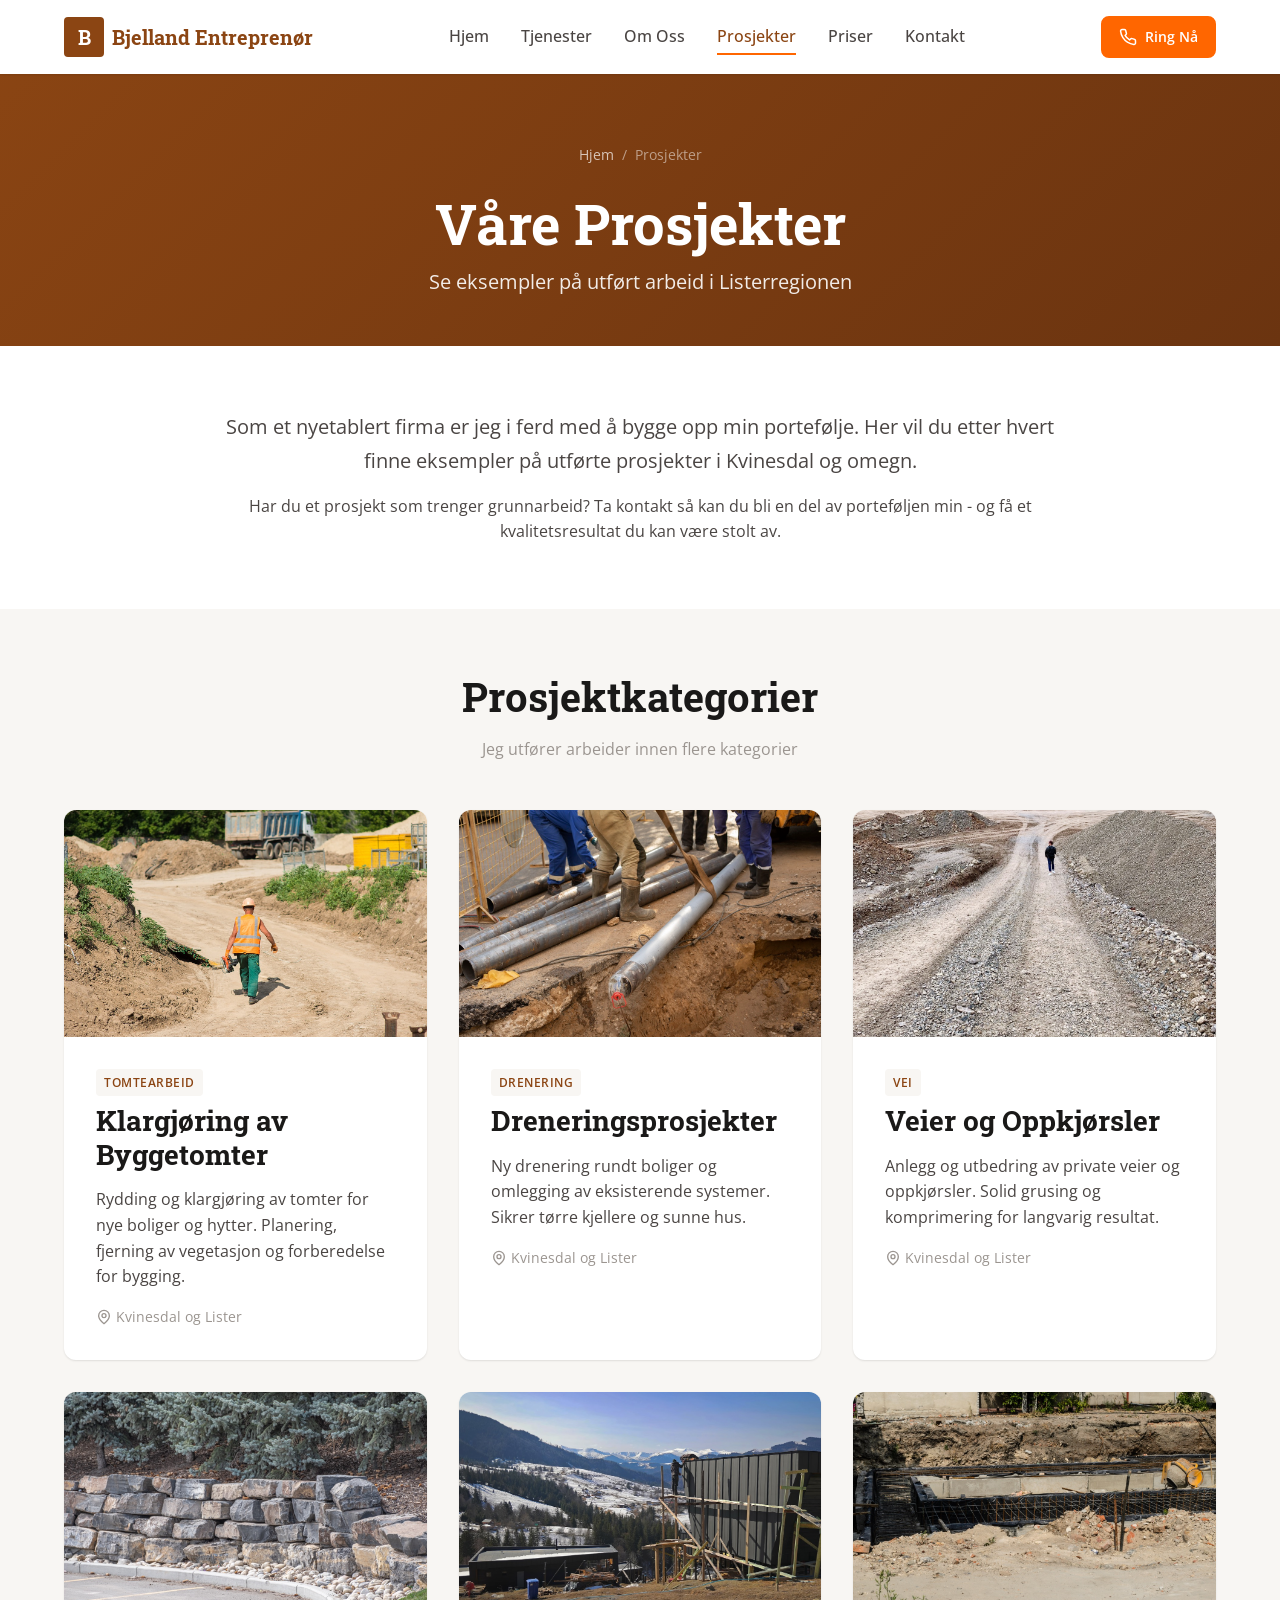
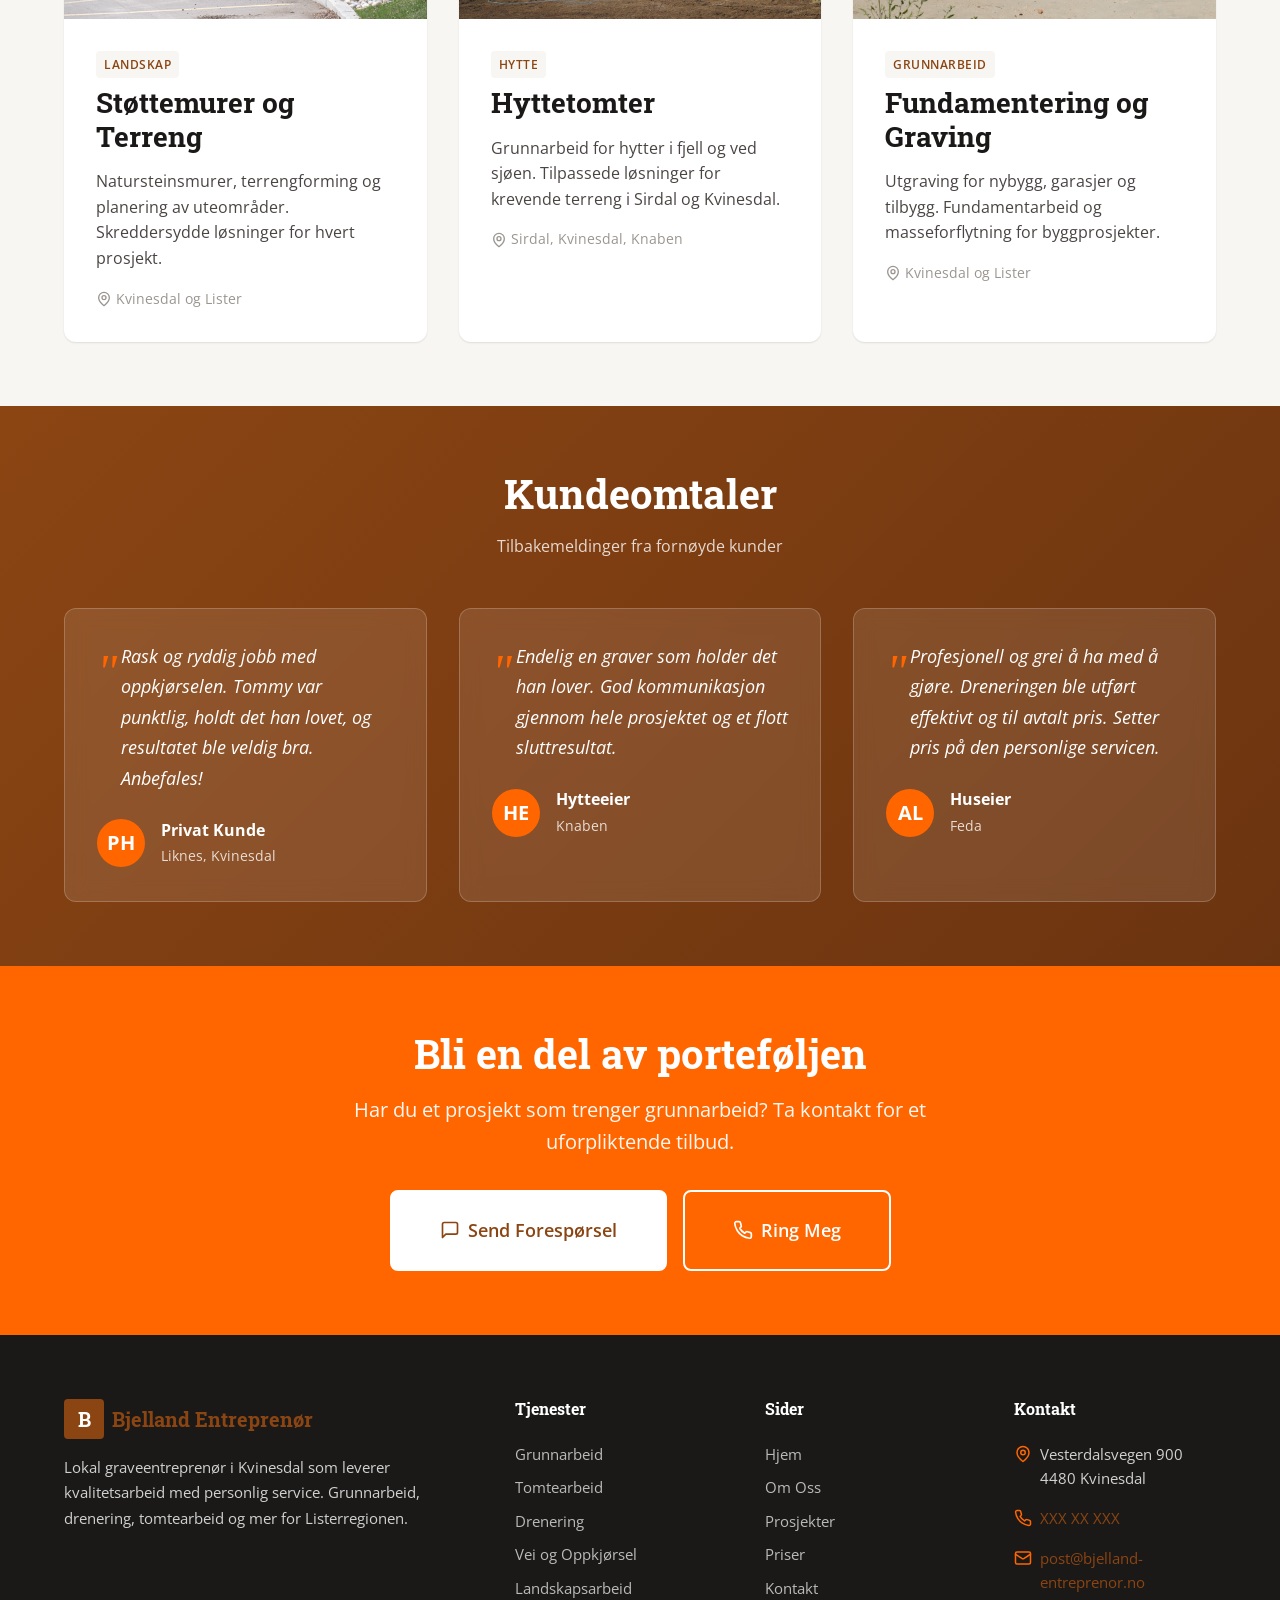
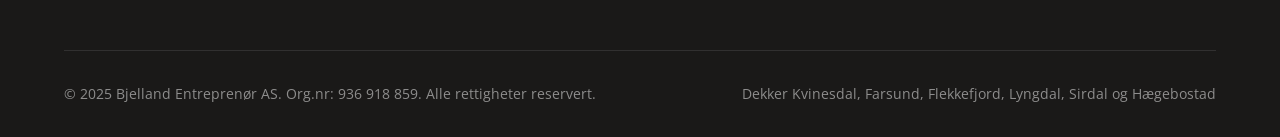
==== commit 1030da9e: "Add Freepik images for project categories - Hero: excavator at construction site - Projects: tomtear" ====
--- a/prosjekter.html
+++ b/prosjekter.html
@@ -109,7 +109,7 @@
         <!-- Tomtearbeid -->
         <div class="project-card">
           <div class="project-image">
-            <svg xmlns="http://www.w3.org/2000/svg" width="48" height="48" viewBox="0 0 24 24" fill="none" stroke="currentColor" stroke-width="1.5" stroke-linecap="round" stroke-linejoin="round"><path d="M3 9l9-7 9 7v11a2 2 0 0 1-2 2H5a2 2 0 0 1-2-2z"></path><polyline points="9 22 9 12 15 12 15 22"></polyline></svg>
+            <img src="images/projects/tomtearbeid.jpg" alt="Tomtearbeid og klargjøring av byggeplass" loading="lazy">
           </div>
           <div class="project-content">
             <span class="project-tag">Tomtearbeid</span>
@@ -125,7 +125,7 @@
         <!-- Drenering -->
         <div class="project-card">
           <div class="project-image">
-            <svg xmlns="http://www.w3.org/2000/svg" width="48" height="48" viewBox="0 0 24 24" fill="none" stroke="currentColor" stroke-width="1.5" stroke-linecap="round" stroke-linejoin="round"><path d="M7 16.3c2.2 0 4-1.83 4-4.05 0-1.16-.57-2.26-1.71-3.19S7.29 6.75 7 5.3c-.29 1.45-1.14 2.84-2.29 3.76S3 11.1 3 12.25c0 2.22 1.8 4.05 4 4.05z"></path><path d="M12.56 6.6A10.97 10.97 0 0 0 14 3.02c.5 2.5 2 4.9 4 6.5s3 3.5 3 5.5a6.98 6.98 0 0 1-11.91 4.97"></path></svg>
+            <img src="images/projects/drenering.jpg" alt="Dreneringsarbeid og rørlegging" loading="lazy">
           </div>
           <div class="project-content">
             <span class="project-tag">Drenering</span>
@@ -141,7 +141,7 @@
         <!-- Vei og Oppkjørsel -->
         <div class="project-card">
           <div class="project-image">
-            <svg xmlns="http://www.w3.org/2000/svg" width="48" height="48" viewBox="0 0 24 24" fill="none" stroke="currentColor" stroke-width="1.5" stroke-linecap="round" stroke-linejoin="round"><path d="M4 19h16"></path><path d="M4 15h16"></path><path d="M4 11h16"></path><path d="M4 7h16"></path></svg>
+            <img src="images/projects/vei-oppkjorsel.jpg" alt="Veiarbeid og oppkjørsel" loading="lazy">
           </div>
           <div class="project-content">
             <span class="project-tag">Vei</span>
@@ -157,7 +157,7 @@
         <!-- Landskapsarbeid -->
         <div class="project-card">
           <div class="project-image">
-            <svg xmlns="http://www.w3.org/2000/svg" width="48" height="48" viewBox="0 0 24 24" fill="none" stroke="currentColor" stroke-width="1.5" stroke-linecap="round" stroke-linejoin="round"><path d="M12 22s8-4 8-10V5l-8-3-8 3v7c0 6 8 10 8 10z"></path></svg>
+            <img src="images/projects/landskapsarbeid.jpg" alt="Landskapsarbeid og støttemurer" loading="lazy">
           </div>
           <div class="project-content">
             <span class="project-tag">Landskap</span>
@@ -173,7 +173,7 @@
         <!-- Hyttetomter -->
         <div class="project-card">
           <div class="project-image">
-            <svg xmlns="http://www.w3.org/2000/svg" width="48" height="48" viewBox="0 0 24 24" fill="none" stroke="currentColor" stroke-width="1.5" stroke-linecap="round" stroke-linejoin="round"><path d="m3 9 9-7 9 7v11a2 2 0 0 1-2 2H5a2 2 0 0 1-2-2z"></path><path d="M9 22V12h6v10"></path></svg>
+            <img src="images/projects/hyttetomter.jpg" alt="Hyttetomter og grunnarbeid i fjell" loading="lazy">
           </div>
           <div class="project-content">
             <span class="project-tag">Hytte</span>
@@ -189,7 +189,7 @@
         <!-- Grunnarbeid -->
         <div class="project-card">
           <div class="project-image">
-            <svg xmlns="http://www.w3.org/2000/svg" width="48" height="48" viewBox="0 0 24 24" fill="none" stroke="currentColor" stroke-width="1.5" stroke-linecap="round" stroke-linejoin="round"><rect x="2" y="6" width="20" height="8" rx="1"></rect><path d="M17 14v7"></path><path d="M7 14v7"></path><path d="M17 3v3"></path><path d="M7 3v3"></path></svg>
+            <img src="images/projects/grunnarbeid.jpg" alt="Grunnarbeid og fundamentering" loading="lazy">
           </div>
           <div class="project-content">
             <span class="project-tag">Grunnarbeid</span>
@@ -201,19 +201,6 @@
             </div>
           </div>
         </div>
-      </div>
-    </div>
-  </section>
-
-  <!-- Coming Soon / Placeholder -->
-  <section class="section bg-white">
-    <div class="container">
-      <div class="project-placeholder">
-        <svg xmlns="http://www.w3.org/2000/svg" width="64" height="64" viewBox="0 0 24 24" fill="none" stroke="currentColor" stroke-width="1.5" stroke-linecap="round" stroke-linejoin="round"><rect width="18" height="18" x="3" y="3" rx="2" ry="2"></rect><circle cx="9" cy="9" r="2"></circle><path d="m21 15-3.086-3.086a2 2 0 0 0-2.828 0L6 21"></path></svg>
-        <h3>Prosjektbilder kommer snart</h3>
-        <p>Vi er et nyetablert firma og bygger opp vår portefølje. Her vil du snart kunne se bilder og beskrivelser av utførte prosjekter.</p>
-        <p>Kontakt meg gjerne for referanser fra tidligere arbeid!</p>
-        <a href="kontakt.html" class="btn btn-primary mt-lg">Ta Kontakt</a>
       </div>
     </div>
   </section>
